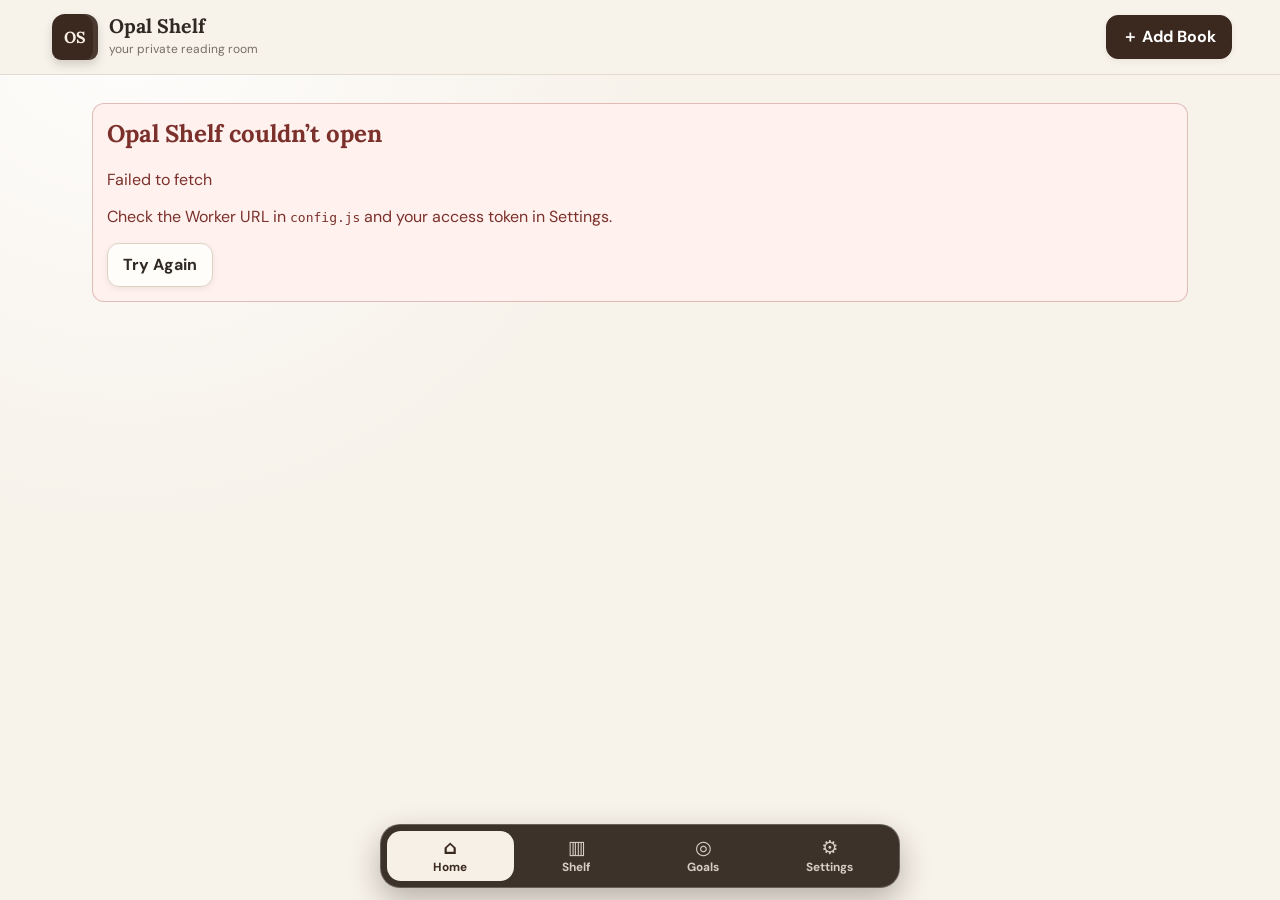
==== index.html @ 45832f03 "Add files via upload" ====
<!doctype html>
<html lang="en">
<head>
  <meta charset="UTF-8">
  <meta name="viewport" content="width=device-width, initial-scale=1, viewport-fit=cover">
  <meta name="theme-color" content="#32271f">
  <meta name="description" content="A private virtual bookshelf and reading companion.">
  <title>Opal Shelf</title>
  <link rel="manifest" href="manifest.webmanifest">
  <link rel="stylesheet" href="styles.css">
</head>
<body>
  <header class="app-header">
    <button class="brand" data-nav="home" aria-label="Go to Home">
      <span class="brand-mark">OS</span>
      <span><strong>Opal Shelf</strong><small>your private reading room</small></span>
    </button>
    <button class="button primary" id="add-book-button">＋ Add Book</button>
  </header>

  <main id="app" tabindex="-1">
    <section class="loading-state" aria-live="polite">
      <div class="book-loader"></div>
      <p>Opening your reading room…</p>
    </section>
  </main>

  <nav class="bottom-nav" aria-label="Primary navigation">
    <button data-nav="home" class="active"><span>⌂</span>Home</button>
    <button data-nav="shelf"><span>▥</span>Shelf</button>
    <button data-nav="goals"><span>◎</span>Goals</button>
    <button data-nav="settings"><span>⚙</span>Settings</button>
  </nav>

  <dialog id="book-dialog" class="modal"><div class="modal-shell wide" id="book-dialog-content"></div></dialog>
  <dialog id="form-dialog" class="modal"><div class="modal-shell" id="form-dialog-content"></div></dialog>
  <dialog id="checkin-dialog" class="modal"><div class="modal-shell" id="checkin-dialog-content"></div></dialog>
  <div id="toast" class="toast" role="status" aria-live="polite"></div>

  <script src="config.js"></script>
  <script type="module" src="app.js"></script>
</body>
</html>
---- styles.css ----
@import url('https://fonts.googleapis.com/css2?family=DM+Sans:wght@400;500;600;700&family=Lora:wght@500;600;700&display=swap');

:root {
  --ink: #302822;
  --muted: #776d64;
  --paper: #f7f2ea;
  --paper-deep: #ece2d5;
  --card: #fffdf9;
  --wood: #654735;
  --wood-dark: #3b291f;
  --wood-light: #9a7057;
  --opal: #c48272;
  --opal-dark: #8f564b;
  --green: #58715d;
  --line: #ded2c3;
  --danger: #9b413b;
  --shadow: 0 12px 32px rgba(60, 40, 26, .12);
  font-family: "DM Sans", system-ui, sans-serif;
  color: var(--ink);
  background: var(--paper);
}

* { box-sizing: border-box; }
html { min-height: 100%; background: var(--paper); }
body { margin: 0; min-height: 100vh; background: radial-gradient(circle at 10% 0%, rgba(255,255,255,.9), transparent 33rem), var(--paper); }
button, input, select, textarea { font: inherit; }
button { cursor: pointer; }
button:focus-visible, input:focus-visible, select:focus-visible, textarea:focus-visible { outline: 3px solid rgba(196,130,114,.48); outline-offset: 2px; }
h1, h2, h3, p { margin-top: 0; }
h1, h2, h3, .serif { font-family: "Lora", Georgia, serif; }

.app-header { position: sticky; top: 0; z-index: 20; min-height: 74px; padding: 10px clamp(16px,4vw,48px); display: flex; align-items: center; justify-content: space-between; gap: 12px; background: rgba(247,242,234,.92); border-bottom: 1px solid rgba(101,71,53,.14); backdrop-filter: blur(14px); }
.brand { border: 0; background: transparent; display: flex; align-items: center; gap: 11px; color: var(--ink); padding: 4px; text-align: left; }
.brand-mark { display: grid; place-items: center; width: 46px; height: 46px; border-radius: 13px 13px 9px 9px; background: var(--wood-dark); color: #f9efe5; font-family: "Lora"; font-weight: 700; box-shadow: inset -5px 0 rgba(255,255,255,.08), 0 5px 10px rgba(45,31,23,.18); }
.brand strong { display: block; font: 700 1.22rem/1.05 "Lora"; }
.brand small { color: var(--muted); font-size: .75rem; }

main { width: min(1180px, 100%); margin: 0 auto; padding: 28px clamp(16px,4vw,42px) 112px; }
.page-head { display: flex; align-items: end; justify-content: space-between; gap: 20px; margin-bottom: 20px; }
.page-head h1 { margin: 0 0 4px; font-size: clamp(1.7rem,4vw,2.35rem); }
.eyebrow { color: var(--opal-dark); font-size: .78rem; font-weight: 800; text-transform: uppercase; letter-spacing: .12em; margin-bottom: 5px; }
.subtle, .meta { color: var(--muted); }
.section { margin-top: 34px; }
.section-title { display: flex; justify-content: space-between; align-items: end; margin-bottom: 14px; gap: 16px; }
.section-title h2 { margin: 0; font-size: 1.35rem; }

.button { min-height: 44px; padding: 9px 15px; border: 1px solid var(--line); border-radius: 12px; color: var(--ink); background: var(--card); font-weight: 700; box-shadow: 0 2px 6px rgba(60,40,26,.07); }
.button:hover { transform: translateY(-1px); box-shadow: 0 5px 12px rgba(60,40,26,.12); }
.button.primary { background: var(--wood-dark); color: white; border-color: var(--wood-dark); }
.button.opal { background: var(--opal-dark); color: white; border-color: var(--opal-dark); }
.button.danger { color: var(--danger); border-color: rgba(155,65,59,.28); }
.button.ghost { box-shadow: none; background: transparent; }
.button.small { min-height: 38px; padding: 7px 11px; font-size: .88rem; }
.button.full { width: 100%; }
.button:disabled { opacity: .55; cursor: not-allowed; transform: none; }

.current-strip { display: grid; grid-auto-flow: column; grid-auto-columns: minmax(285px, 355px); gap: 16px; overflow-x: auto; padding: 4px 4px 16px; scroll-snap-type: x mandatory; scrollbar-color: var(--wood-light) transparent; }
.read-card { scroll-snap-align: start; min-height: 280px; padding: 18px; border: 1px solid rgba(101,71,53,.17); border-radius: 20px; background: var(--card); box-shadow: var(--shadow); display: grid; grid-template-columns: 88px 1fr; gap: 16px; position: relative; overflow: hidden; }
.read-card::after { content: ""; position: absolute; height: 6px; left: 0; right: 0; bottom: 0; background: linear-gradient(90deg, var(--wood-dark), var(--wood-light), var(--wood-dark)); }
.cover { width: 88px; aspect-ratio: 2/3; object-fit: cover; border-radius: 4px 8px 8px 4px; background: #d8c5b2; box-shadow: 5px 7px 13px rgba(50,34,24,.25); }
.cover.placeholder { display: grid; place-items: center; padding: 10px; text-align: center; color: #fff; background: linear-gradient(140deg,#76503d,#a66f58); font: 600 .85rem/1.2 "Lora"; }
.read-card h3 { font-size: 1.12rem; margin: 2px 0 4px; line-height: 1.25; }
.read-card .author { color: var(--muted); font-size: .9rem; }
.format-chip, .status-chip { display: inline-flex; align-items: center; min-height: 26px; padding: 3px 8px; border-radius: 999px; background: var(--paper-deep); color: #5e4b3f; font-size: .75rem; font-weight: 800; text-transform: capitalize; }
.progress-bar { height: 9px; margin: 12px 0 7px; overflow: hidden; border-radius: 999px; background: #e9dfd4; }
.progress-bar > span { display: block; height: 100%; background: linear-gradient(90deg,var(--opal-dark),var(--opal)); border-radius: inherit; }
.read-actions { grid-column: 1/-1; display: grid; grid-template-columns: 1fr 1fr; gap: 8px; align-self: end; }
.timer { font-variant-numeric: tabular-nums; font-weight: 800; color: var(--danger); }

.dashboard { display: grid; grid-template-columns: repeat(4,minmax(0,1fr)); gap: 12px; }
.stat { min-height: 110px; padding: 16px; border: 1px solid var(--line); border-radius: 16px; background: rgba(255,253,249,.76); }
.stat .value { display: block; margin: 3px 0; font: 700 clamp(1.35rem,3vw,1.8rem) "Lora"; }
.stat .label { color: var(--muted); font-size: .82rem; }

.shelf-unit { margin: 22px 0 42px; padding: 18px 16px 0; border-radius: 10px 10px 2px 2px; background: linear-gradient(90deg,rgba(58,38,27,.06),transparent 8%,transparent 92%,rgba(58,38,27,.06)); }
.shelf-label { display: flex; align-items: center; justify-content: space-between; gap: 12px; margin: 0 4px 15px; }
.shelf-label h2 { margin: 0; font-size: 1.3rem; }
.books-row { min-height: 205px; display: flex; align-items: flex-end; gap: clamp(11px,2vw,20px); padding: 0 12px 14px; overflow-x: auto; }
.shelf-book { flex: 0 0 104px; border: 0; padding: 0; background: none; text-align: left; color: var(--ink); }
.shelf-book .cover { width: 104px; transition: transform .18s ease; }
.shelf-book:hover .cover { transform: translateY(-7px) rotate(-1deg); }
.shelf-book strong { display: block; margin-top: 8px; font: 600 .83rem/1.2 "Lora"; white-space: nowrap; overflow: hidden; text-overflow: ellipsis; }
.shelf-board { height: 20px; margin: 0 -16px; border-radius: 4px; background: linear-gradient(#a67959,#664733 55%,#4a3225); box-shadow: 0 10px 16px rgba(48,31,21,.28), inset 0 2px rgba(255,255,255,.16); }

.panel { padding: clamp(18px,3vw,28px); border: 1px solid var(--line); border-radius: 18px; background: var(--card); box-shadow: 0 7px 24px rgba(60,40,26,.07); }
.goal-grid { display: grid; grid-template-columns: 1fr 1fr; gap: 18px; }
.form-grid { display: grid; grid-template-columns: 1fr 1fr; gap: 14px; }
.field { display: grid; gap: 6px; }
.field.span-2 { grid-column: span 2; }
.field label { font-weight: 700; font-size: .88rem; }
.field input, .field select, .field textarea { width: 100%; min-height: 46px; padding: 10px 12px; border: 1px solid #cdbfaf; border-radius: 11px; background: #fffdfa; color: var(--ink); }
.field textarea { min-height: 96px; resize: vertical; }
.checkbox { display: flex; align-items: center; gap: 9px; min-height: 44px; }
.checkbox input { width: 20px; height: 20px; accent-color: var(--opal-dark); }
.form-actions { display: flex; justify-content: flex-end; gap: 9px; margin-top: 20px; flex-wrap: wrap; }
.search-results { display: grid; gap: 8px; max-height: 300px; overflow-y: auto; margin: 12px 0; }
.search-result { display: grid; grid-template-columns: 42px 1fr auto; gap: 10px; align-items: center; border: 1px solid var(--line); padding: 8px; border-radius: 10px; background: white; }
.search-result img { width: 42px; height: 62px; object-fit: cover; border-radius: 3px; }

.modal { width: min(680px,calc(100% - 24px)); max-height: calc(100vh - 24px); padding: 0; border: 0; border-radius: 22px; background: transparent; box-shadow: var(--shadow); }
.modal::backdrop { background: rgba(36,27,21,.62); backdrop-filter: blur(3px); }
.modal-shell { max-height: calc(100vh - 24px); overflow-y: auto; padding: clamp(20px,4vw,32px); background: var(--paper); border-radius: 22px; }
.modal-shell.wide { width: min(900px,100%); }
.modal-close { float: right; width: 44px; height: 44px; border: 0; border-radius: 50%; background: #e9ded1; font-size: 1.25rem; }
.detail-head { display: grid; grid-template-columns: 150px 1fr; gap: 24px; margin-bottom: 24px; }
.detail-head .cover { width: 150px; }
.history-list { display: grid; gap: 10px; }
.history-item { padding: 13px; border-left: 4px solid var(--opal); border-radius: 8px; background: rgba(255,255,255,.65); }
.tag-row { display: flex; gap: 7px; flex-wrap: wrap; }

.empty { padding: 38px 24px; border: 1px dashed #bba995; border-radius: 18px; text-align: center; color: var(--muted); background: rgba(255,255,255,.35); }
.empty .book-stack { font-size: 2.5rem; margin-bottom: 8px; }
.loading-state { min-height: 55vh; display: grid; place-content: center; text-align: center; color: var(--muted); }
.book-loader { width: 45px; height: 54px; margin: 0 auto 12px; border: 5px solid var(--wood); border-left-color: var(--opal); border-radius: 4px 9px 9px 4px; animation: tilt 1.1s ease-in-out infinite alternate; }
@keyframes tilt { to { transform: rotate(8deg) translateY(-4px); } }
.toast { position: fixed; z-index: 80; left: 50%; bottom: 92px; transform: translate(-50%,20px); padding: 11px 16px; border-radius: 999px; background: var(--wood-dark); color: white; opacity: 0; pointer-events: none; transition: .22s; box-shadow: var(--shadow); }
.toast.show { opacity: 1; transform: translate(-50%,0); }
.error-banner { padding: 14px; margin-bottom: 18px; border: 1px solid rgba(155,65,59,.3); border-radius: 12px; background: #fff1ee; color: #7b302b; }

.bottom-nav { position: fixed; z-index: 25; left: 50%; bottom: max(12px,env(safe-area-inset-bottom)); transform: translateX(-50%); width: min(520px,calc(100% - 24px)); min-height: 64px; padding: 6px; display: grid; grid-template-columns: repeat(4,1fr); border: 1px solid rgba(255,255,255,.22); border-radius: 20px; background: rgba(50,39,31,.95); box-shadow: 0 12px 30px rgba(35,25,18,.3); backdrop-filter: blur(16px); }
.bottom-nav button { border: 0; border-radius: 14px; background: transparent; color: #d8cdc4; font-size: .74rem; font-weight: 700; }
.bottom-nav button span { display: block; font-size: 1.2rem; line-height: 1.15; }
.bottom-nav button.active { background: #f7f0e7; color: var(--wood-dark); }

@media (min-width: 800px) {
  .current-strip { grid-auto-flow: initial; grid-template-columns: repeat(auto-fit,minmax(300px,1fr)); overflow: visible; }
  .modal.wide { width: min(900px,calc(100% - 32px)); }
}
@media (max-width: 760px) {
  .dashboard { grid-template-columns: 1fr 1fr; }
  .goal-grid { grid-template-columns: 1fr; }
  .app-header { min-height: 66px; }
  .brand small { display: none; }
  .brand-mark { width: 40px; height: 40px; }
  .app-header .button { min-height: 42px; padding-inline: 12px; }
}
@media (max-width: 560px) {
  main { padding-top: 20px; }
  .form-grid { grid-template-columns: 1fr; }
  .field.span-2 { grid-column: auto; }
  .detail-head { grid-template-columns: 95px 1fr; gap: 15px; }
  .detail-head .cover { width: 95px; }
  .detail-head h1 { font-size: 1.5rem; }
  .read-card { grid-template-columns: 76px 1fr; }
  .read-card .cover { width: 76px; }
}
@media (prefers-reduced-motion: reduce) {
  *,*::before,*::after { scroll-behavior: auto !important; transition: none !important; animation: none !important; }
}
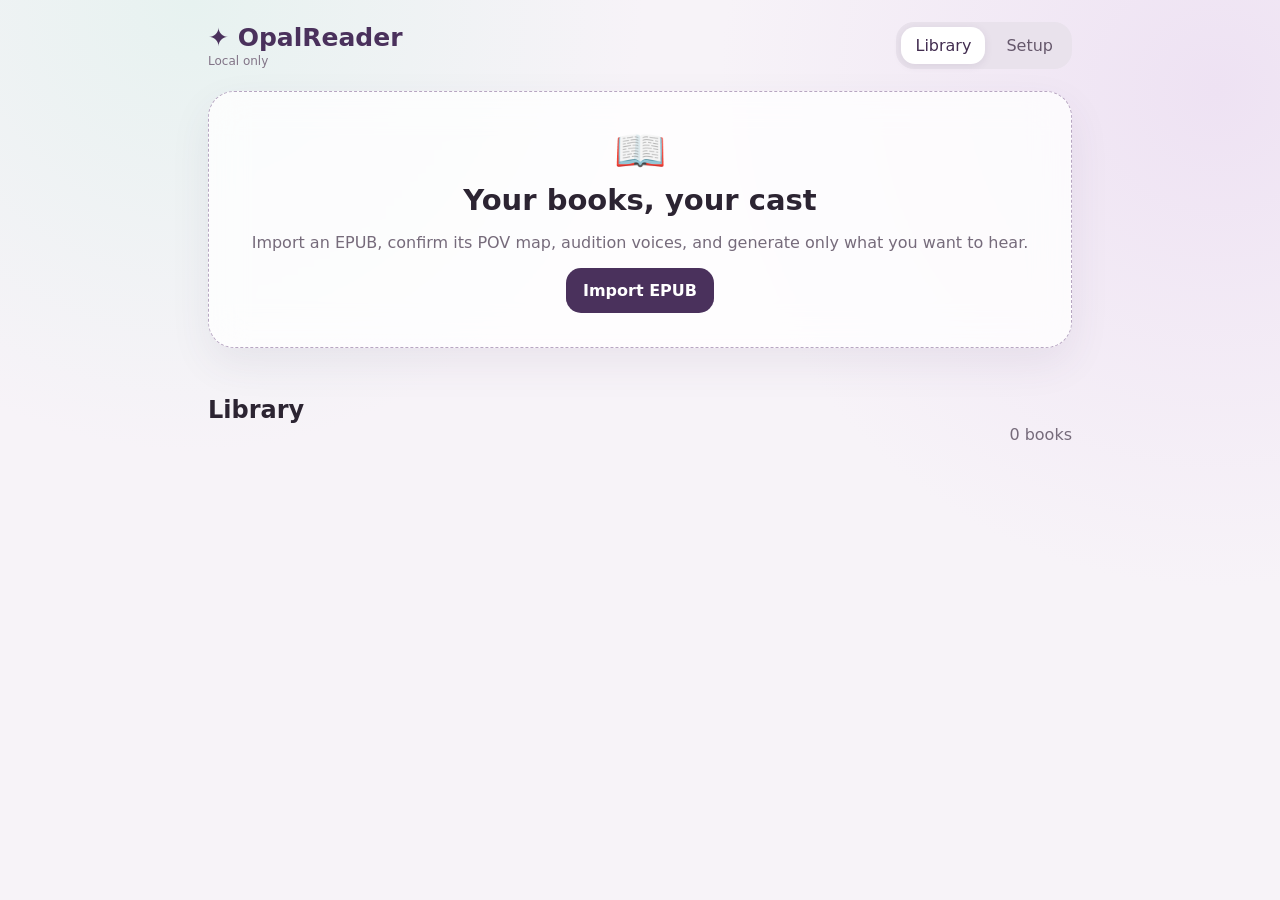
==== commit fa427c91: "Add files via upload" ====
--- a/index.html
+++ b/index.html
@@ -1,43 +1,3 @@
-<!doctype html>
-<html lang="en">
-<head>
-  <meta charset="UTF-8">
-  <meta name="viewport" content="width=device-width, initial-scale=1, viewport-fit=cover">
-  <meta name="theme-color" content="#32271f">
-  <meta name="description" content="A private virtual bookshelf and reading companion.">
-  <title>Opal Shelf</title>
-  <link rel="manifest" href="manifest.webmanifest">
-  <link rel="stylesheet" href="styles.css">
-</head>
-<body>
-  <header class="app-header">
-    <button class="brand" data-nav="home" aria-label="Go to Home">
-      <span class="brand-mark">OS</span>
-      <span><strong>Opal Shelf</strong><small>your private reading room</small></span>
-    </button>
-    <button class="button primary" id="add-book-button">＋ Add Book</button>
-  </header>
-
-  <main id="app" tabindex="-1">
-    <section class="loading-state" aria-live="polite">
-      <div class="book-loader"></div>
-      <p>Opening your reading room…</p>
-    </section>
-  </main>
-
-  <nav class="bottom-nav" aria-label="Primary navigation">
-    <button data-nav="home" class="active"><span>⌂</span>Home</button>
-    <button data-nav="shelf"><span>▥</span>Shelf</button>
-    <button data-nav="goals"><span>◎</span>Goals</button>
-    <button data-nav="settings"><span>⚙</span>Settings</button>
-  </nav>
-
-  <dialog id="book-dialog" class="modal"><div class="modal-shell wide" id="book-dialog-content"></div></dialog>
-  <dialog id="form-dialog" class="modal"><div class="modal-shell" id="form-dialog-content"></div></dialog>
-  <dialog id="checkin-dialog" class="modal"><div class="modal-shell" id="checkin-dialog-content"></div></dialog>
-  <div id="toast" class="toast" role="status" aria-live="polite"></div>
-
-  <script src="config.js"></script>
-  <script type="module" src="app.js"></script>
-</body>
-</html>
+<!doctype html><html lang="en"><head><meta charset="UTF-8"><meta name="viewport" content="width=device-width,initial-scale=1,viewport-fit=cover"><meta name="theme-color" content="#32243f"><link rel="manifest" href="./manifest.webmanifest"><link rel="icon" href="./icon.svg"><title>OpalReader</title>  <script type="module" crossorigin src="./app.js"></script>
+  <link rel="stylesheet" crossorigin href="./styles.css">
+</head><body><div id="app"></div></body></html>
--- a/styles.css
+++ b/styles.css
@@ -1,149 +1 @@
-@import url('https://fonts.googleapis.com/css2?family=DM+Sans:wght@400;500;600;700&family=Lora:wght@500;600;700&display=swap');
-
-:root {
-  --ink: #302822;
-  --muted: #776d64;
-  --paper: #f7f2ea;
-  --paper-deep: #ece2d5;
-  --card: #fffdf9;
-  --wood: #654735;
-  --wood-dark: #3b291f;
-  --wood-light: #9a7057;
-  --opal: #c48272;
-  --opal-dark: #8f564b;
-  --green: #58715d;
-  --line: #ded2c3;
-  --danger: #9b413b;
-  --shadow: 0 12px 32px rgba(60, 40, 26, .12);
-  font-family: "DM Sans", system-ui, sans-serif;
-  color: var(--ink);
-  background: var(--paper);
-}
-
-* { box-sizing: border-box; }
-html { min-height: 100%; background: var(--paper); }
-body { margin: 0; min-height: 100vh; background: radial-gradient(circle at 10% 0%, rgba(255,255,255,.9), transparent 33rem), var(--paper); }
-button, input, select, textarea { font: inherit; }
-button { cursor: pointer; }
-button:focus-visible, input:focus-visible, select:focus-visible, textarea:focus-visible { outline: 3px solid rgba(196,130,114,.48); outline-offset: 2px; }
-h1, h2, h3, p { margin-top: 0; }
-h1, h2, h3, .serif { font-family: "Lora", Georgia, serif; }
-
-.app-header { position: sticky; top: 0; z-index: 20; min-height: 74px; padding: 10px clamp(16px,4vw,48px); display: flex; align-items: center; justify-content: space-between; gap: 12px; background: rgba(247,242,234,.92); border-bottom: 1px solid rgba(101,71,53,.14); backdrop-filter: blur(14px); }
-.brand { border: 0; background: transparent; display: flex; align-items: center; gap: 11px; color: var(--ink); padding: 4px; text-align: left; }
-.brand-mark { display: grid; place-items: center; width: 46px; height: 46px; border-radius: 13px 13px 9px 9px; background: var(--wood-dark); color: #f9efe5; font-family: "Lora"; font-weight: 700; box-shadow: inset -5px 0 rgba(255,255,255,.08), 0 5px 10px rgba(45,31,23,.18); }
-.brand strong { display: block; font: 700 1.22rem/1.05 "Lora"; }
-.brand small { color: var(--muted); font-size: .75rem; }
-
-main { width: min(1180px, 100%); margin: 0 auto; padding: 28px clamp(16px,4vw,42px) 112px; }
-.page-head { display: flex; align-items: end; justify-content: space-between; gap: 20px; margin-bottom: 20px; }
-.page-head h1 { margin: 0 0 4px; font-size: clamp(1.7rem,4vw,2.35rem); }
-.eyebrow { color: var(--opal-dark); font-size: .78rem; font-weight: 800; text-transform: uppercase; letter-spacing: .12em; margin-bottom: 5px; }
-.subtle, .meta { color: var(--muted); }
-.section { margin-top: 34px; }
-.section-title { display: flex; justify-content: space-between; align-items: end; margin-bottom: 14px; gap: 16px; }
-.section-title h2 { margin: 0; font-size: 1.35rem; }
-
-.button { min-height: 44px; padding: 9px 15px; border: 1px solid var(--line); border-radius: 12px; color: var(--ink); background: var(--card); font-weight: 700; box-shadow: 0 2px 6px rgba(60,40,26,.07); }
-.button:hover { transform: translateY(-1px); box-shadow: 0 5px 12px rgba(60,40,26,.12); }
-.button.primary { background: var(--wood-dark); color: white; border-color: var(--wood-dark); }
-.button.opal { background: var(--opal-dark); color: white; border-color: var(--opal-dark); }
-.button.danger { color: var(--danger); border-color: rgba(155,65,59,.28); }
-.button.ghost { box-shadow: none; background: transparent; }
-.button.small { min-height: 38px; padding: 7px 11px; font-size: .88rem; }
-.button.full { width: 100%; }
-.button:disabled { opacity: .55; cursor: not-allowed; transform: none; }
-
-.current-strip { display: grid; grid-auto-flow: column; grid-auto-columns: minmax(285px, 355px); gap: 16px; overflow-x: auto; padding: 4px 4px 16px; scroll-snap-type: x mandatory; scrollbar-color: var(--wood-light) transparent; }
-.read-card { scroll-snap-align: start; min-height: 280px; padding: 18px; border: 1px solid rgba(101,71,53,.17); border-radius: 20px; background: var(--card); box-shadow: var(--shadow); display: grid; grid-template-columns: 88px 1fr; gap: 16px; position: relative; overflow: hidden; }
-.read-card::after { content: ""; position: absolute; height: 6px; left: 0; right: 0; bottom: 0; background: linear-gradient(90deg, var(--wood-dark), var(--wood-light), var(--wood-dark)); }
-.cover { width: 88px; aspect-ratio: 2/3; object-fit: cover; border-radius: 4px 8px 8px 4px; background: #d8c5b2; box-shadow: 5px 7px 13px rgba(50,34,24,.25); }
-.cover.placeholder { display: grid; place-items: center; padding: 10px; text-align: center; color: #fff; background: linear-gradient(140deg,#76503d,#a66f58); font: 600 .85rem/1.2 "Lora"; }
-.read-card h3 { font-size: 1.12rem; margin: 2px 0 4px; line-height: 1.25; }
-.read-card .author { color: var(--muted); font-size: .9rem; }
-.format-chip, .status-chip { display: inline-flex; align-items: center; min-height: 26px; padding: 3px 8px; border-radius: 999px; background: var(--paper-deep); color: #5e4b3f; font-size: .75rem; font-weight: 800; text-transform: capitalize; }
-.progress-bar { height: 9px; margin: 12px 0 7px; overflow: hidden; border-radius: 999px; background: #e9dfd4; }
-.progress-bar > span { display: block; height: 100%; background: linear-gradient(90deg,var(--opal-dark),var(--opal)); border-radius: inherit; }
-.read-actions { grid-column: 1/-1; display: grid; grid-template-columns: 1fr 1fr; gap: 8px; align-self: end; }
-.timer { font-variant-numeric: tabular-nums; font-weight: 800; color: var(--danger); }
-
-.dashboard { display: grid; grid-template-columns: repeat(4,minmax(0,1fr)); gap: 12px; }
-.stat { min-height: 110px; padding: 16px; border: 1px solid var(--line); border-radius: 16px; background: rgba(255,253,249,.76); }
-.stat .value { display: block; margin: 3px 0; font: 700 clamp(1.35rem,3vw,1.8rem) "Lora"; }
-.stat .label { color: var(--muted); font-size: .82rem; }
-
-.shelf-unit { margin: 22px 0 42px; padding: 18px 16px 0; border-radius: 10px 10px 2px 2px; background: linear-gradient(90deg,rgba(58,38,27,.06),transparent 8%,transparent 92%,rgba(58,38,27,.06)); }
-.shelf-label { display: flex; align-items: center; justify-content: space-between; gap: 12px; margin: 0 4px 15px; }
-.shelf-label h2 { margin: 0; font-size: 1.3rem; }
-.books-row { min-height: 205px; display: flex; align-items: flex-end; gap: clamp(11px,2vw,20px); padding: 0 12px 14px; overflow-x: auto; }
-.shelf-book { flex: 0 0 104px; border: 0; padding: 0; background: none; text-align: left; color: var(--ink); }
-.shelf-book .cover { width: 104px; transition: transform .18s ease; }
-.shelf-book:hover .cover { transform: translateY(-7px) rotate(-1deg); }
-.shelf-book strong { display: block; margin-top: 8px; font: 600 .83rem/1.2 "Lora"; white-space: nowrap; overflow: hidden; text-overflow: ellipsis; }
-.shelf-board { height: 20px; margin: 0 -16px; border-radius: 4px; background: linear-gradient(#a67959,#664733 55%,#4a3225); box-shadow: 0 10px 16px rgba(48,31,21,.28), inset 0 2px rgba(255,255,255,.16); }
-
-.panel { padding: clamp(18px,3vw,28px); border: 1px solid var(--line); border-radius: 18px; background: var(--card); box-shadow: 0 7px 24px rgba(60,40,26,.07); }
-.goal-grid { display: grid; grid-template-columns: 1fr 1fr; gap: 18px; }
-.form-grid { display: grid; grid-template-columns: 1fr 1fr; gap: 14px; }
-.field { display: grid; gap: 6px; }
-.field.span-2 { grid-column: span 2; }
-.field label { font-weight: 700; font-size: .88rem; }
-.field input, .field select, .field textarea { width: 100%; min-height: 46px; padding: 10px 12px; border: 1px solid #cdbfaf; border-radius: 11px; background: #fffdfa; color: var(--ink); }
-.field textarea { min-height: 96px; resize: vertical; }
-.checkbox { display: flex; align-items: center; gap: 9px; min-height: 44px; }
-.checkbox input { width: 20px; height: 20px; accent-color: var(--opal-dark); }
-.form-actions { display: flex; justify-content: flex-end; gap: 9px; margin-top: 20px; flex-wrap: wrap; }
-.search-results { display: grid; gap: 8px; max-height: 300px; overflow-y: auto; margin: 12px 0; }
-.search-result { display: grid; grid-template-columns: 42px 1fr auto; gap: 10px; align-items: center; border: 1px solid var(--line); padding: 8px; border-radius: 10px; background: white; }
-.search-result img { width: 42px; height: 62px; object-fit: cover; border-radius: 3px; }
-
-.modal { width: min(680px,calc(100% - 24px)); max-height: calc(100vh - 24px); padding: 0; border: 0; border-radius: 22px; background: transparent; box-shadow: var(--shadow); }
-.modal::backdrop { background: rgba(36,27,21,.62); backdrop-filter: blur(3px); }
-.modal-shell { max-height: calc(100vh - 24px); overflow-y: auto; padding: clamp(20px,4vw,32px); background: var(--paper); border-radius: 22px; }
-.modal-shell.wide { width: min(900px,100%); }
-.modal-close { float: right; width: 44px; height: 44px; border: 0; border-radius: 50%; background: #e9ded1; font-size: 1.25rem; }
-.detail-head { display: grid; grid-template-columns: 150px 1fr; gap: 24px; margin-bottom: 24px; }
-.detail-head .cover { width: 150px; }
-.history-list { display: grid; gap: 10px; }
-.history-item { padding: 13px; border-left: 4px solid var(--opal); border-radius: 8px; background: rgba(255,255,255,.65); }
-.tag-row { display: flex; gap: 7px; flex-wrap: wrap; }
-
-.empty { padding: 38px 24px; border: 1px dashed #bba995; border-radius: 18px; text-align: center; color: var(--muted); background: rgba(255,255,255,.35); }
-.empty .book-stack { font-size: 2.5rem; margin-bottom: 8px; }
-.loading-state { min-height: 55vh; display: grid; place-content: center; text-align: center; color: var(--muted); }
-.book-loader { width: 45px; height: 54px; margin: 0 auto 12px; border: 5px solid var(--wood); border-left-color: var(--opal); border-radius: 4px 9px 9px 4px; animation: tilt 1.1s ease-in-out infinite alternate; }
-@keyframes tilt { to { transform: rotate(8deg) translateY(-4px); } }
-.toast { position: fixed; z-index: 80; left: 50%; bottom: 92px; transform: translate(-50%,20px); padding: 11px 16px; border-radius: 999px; background: var(--wood-dark); color: white; opacity: 0; pointer-events: none; transition: .22s; box-shadow: var(--shadow); }
-.toast.show { opacity: 1; transform: translate(-50%,0); }
-.error-banner { padding: 14px; margin-bottom: 18px; border: 1px solid rgba(155,65,59,.3); border-radius: 12px; background: #fff1ee; color: #7b302b; }
-
-.bottom-nav { position: fixed; z-index: 25; left: 50%; bottom: max(12px,env(safe-area-inset-bottom)); transform: translateX(-50%); width: min(520px,calc(100% - 24px)); min-height: 64px; padding: 6px; display: grid; grid-template-columns: repeat(4,1fr); border: 1px solid rgba(255,255,255,.22); border-radius: 20px; background: rgba(50,39,31,.95); box-shadow: 0 12px 30px rgba(35,25,18,.3); backdrop-filter: blur(16px); }
-.bottom-nav button { border: 0; border-radius: 14px; background: transparent; color: #d8cdc4; font-size: .74rem; font-weight: 700; }
-.bottom-nav button span { display: block; font-size: 1.2rem; line-height: 1.15; }
-.bottom-nav button.active { background: #f7f0e7; color: var(--wood-dark); }
-
-@media (min-width: 800px) {
-  .current-strip { grid-auto-flow: initial; grid-template-columns: repeat(auto-fit,minmax(300px,1fr)); overflow: visible; }
-  .modal.wide { width: min(900px,calc(100% - 32px)); }
-}
-@media (max-width: 760px) {
-  .dashboard { grid-template-columns: 1fr 1fr; }
-  .goal-grid { grid-template-columns: 1fr; }
-  .app-header { min-height: 66px; }
-  .brand small { display: none; }
-  .brand-mark { width: 40px; height: 40px; }
-  .app-header .button { min-height: 42px; padding-inline: 12px; }
-}
-@media (max-width: 560px) {
-  main { padding-top: 20px; }
-  .form-grid { grid-template-columns: 1fr; }
-  .field.span-2 { grid-column: auto; }
-  .detail-head { grid-template-columns: 95px 1fr; gap: 15px; }
-  .detail-head .cover { width: 95px; }
-  .detail-head h1 { font-size: 1.5rem; }
-  .read-card { grid-template-columns: 76px 1fr; }
-  .read-card .cover { width: 76px; }
-}
-@media (prefers-reduced-motion: reduce) {
-  *,*::before,*::after { scroll-behavior: auto !important; transition: none !important; animation: none !important; }
-}
+:root{font-family:Quicksand,ui-rounded,SF Pro Rounded,system-ui,sans-serif;color:#2c2432;background:#f7f3f8;font-synthesis:none}*{box-sizing:border-box}body{margin:0;min-height:100vh;background:radial-gradient(circle at 15% 0,#e7f2f0 0,transparent 32%),radial-gradient(circle at 95% 10%,#eee2f3 0,transparent 34%),#f7f3f8}button,input,select{font:inherit}button{cursor:pointer}.shell{max-width:900px;margin:auto;padding:env(safe-area-inset-top) 18px calc(230px + env(safe-area-inset-bottom))}.top{display:flex;align-items:center;justify-content:space-between;padding:22px 0}.brand{font-size:25px;font-weight:700;color:#4a315c}.sync-line{margin-top:2px;color:#827487;font-size:12px}.tabs{display:flex;gap:7px;background:#e9e2ec;padding:5px;border-radius:18px}.tabs button{border:0;background:transparent;padding:9px 14px;border-radius:14px;color:#66586c}.tabs .active{background:#fff;color:#422d50;box-shadow:0 2px 9px #4a315c18}.hero,.card,.modal{background:#ffffffc9;border:1px solid #fff;border-radius:26px;box-shadow:0 16px 40px #503a6014;-webkit-backdrop-filter:blur(18px);backdrop-filter:blur(18px)}.hero{padding:34px;text-align:center;border:1px dashed #b8a7c2}.hero h1{font-size:29px;margin:8px}.muted{color:#766b7b}.primary,.secondary,.ghost{border:0;border-radius:15px;padding:13px 17px;font-weight:650}.primary{background:#4a315c;color:#fff}.secondary{background:#eee7f1;color:#4a315c}.ghost{background:transparent;color:#4a315c}.grid{display:grid;grid-template-columns:repeat(auto-fill,minmax(230px,1fr));gap:16px}.book{padding:16px;text-align:left;border:0}.cover{width:100%;aspect-ratio:2/3;object-fit:cover;background:linear-gradient(145deg,#d6ecec,#dfd1e9,#efdce3);border-radius:18px;display:grid;place-items:center;font-size:48px;color:#553b65}.book h3{margin:12px 0 2px}.section-head{display:flex;align-items:end;justify-content:space-between;margin:28px 0 14px}.book-head{display:grid;grid-template-columns:112px 1fr;gap:20px;align-items:center}.book-head .cover{width:112px}.progress{height:8px;background:#e9e2ec;border-radius:9px;overflow:hidden}.progress span{display:block;height:100%;background:linear-gradient(90deg,#6aa6a2,#80619a);border-radius:9px}.cast,.chapter{padding:17px;margin:10px 0;display:flex;align-items:center;gap:14px}.chapter-list{display:grid;gap:8px}.chapter{padding:12px 14px;margin:0;align-items:center;position:relative}.chapter-main{flex:1;min-width:0}.chapter-title{display:flex;align-items:center;gap:8px}.chapter-title h3{flex:1;white-space:nowrap;overflow:hidden;text-overflow:ellipsis;margin:0}.chapter-pov{color:#766b7b;font-size:13px;margin-top:2px;white-space:nowrap;overflow:hidden;text-overflow:ellipsis}.chapter-actions{display:flex;align-items:center;gap:7px;flex:0 0 auto}.chapter-actions button{padding:9px 12px}.play-chapter{min-width:42px;font-size:16px}.chapter-progress{display:grid;grid-template-columns:auto minmax(44px,82px) auto;align-items:center;gap:6px;color:#765d83;font-size:11px;font-weight:700}.progress-track{display:block;height:6px;overflow:hidden;border-radius:999px;background:#e8dfea}.progress-track span{display:block;height:100%;border-radius:inherit;background:#765d83;transition:width .18s ease}.chapter-error{width:100%;color:#9b4252;font-size:12px}.chapter-details{position:relative}.chapter-details summary{list-style:none;cursor:pointer;color:#654f70;font-size:18px}.chapter-details summary::-webkit-details-marker{display:none}.chapter-detail-pop{position:absolute;z-index:5;right:0;top:26px;width:210px;padding:12px;border-radius:15px;background:#fff;box-shadow:0 12px 35px #38254235;color:#675b6c;font-size:12px}.chapter-detail-pop .ghost{padding:8px 0 0}.replacement-detail{margin-top:8px;color:#765d83}.multi-note{color:#356663}.cast-info,.chapter-info{flex:1;min-width:0}.cast h3,.chapter h3{margin:0 0 5px}.badge{display:inline-block;background:#ede5f0;color:#634d70;border-radius:99px;padding:4px 9px;font-size:12px}.stale{background:#fff0dc;color:#895b20}.row{display:flex;gap:8px;align-items:center;flex-wrap:wrap}.modal-back{position:fixed;inset:0;background:#24192a77;display:grid;place-items:end center;padding:18px;z-index:20}.modal{width:min(680px,100%);max-height:88vh;overflow:auto;padding:22px}.field{width:100%;border:1px solid #d9cfde;border-radius:14px;padding:12px;background:#fff}.voice{padding:14px;border-bottom:1px solid #eee8f0}.voice-structured{display:grid;grid-template-columns:repeat(3,1fr);gap:9px;margin:10px 0}.load-more{display:block;margin:18px auto 4px}.player{position:fixed;z-index:10;left:50%;bottom:max(10px,env(safe-area-inset-bottom));width:min(720px,calc(100vw - 28px));transform:translate(-50%);background:linear-gradient(145deg,#3c2a48f5,#2f2338f7);color:#fff;padding:11px 14px 10px;border:1px solid #ffffff30;border-radius:24px;box-shadow:0 18px 48px #25182e55;-webkit-backdrop-filter:blur(22px);backdrop-filter:blur(22px)}.player-context{display:flex;align-items:center;gap:10px;min-width:0}.player-cover{width:42px;height:52px;flex:0 0 auto;object-fit:cover;border-radius:8px;box-shadow:0 4px 12px #160e1d55}.player-cover-fallback{display:grid;place-items:center;background:linear-gradient(145deg,#d6ecec,#dfd1e9,#efdce3);color:#553b65;font-size:20px}.player-copy{display:grid;gap:1px;min-width:0}.player-book-title,.player-chapter-title,.player-segment{white-space:nowrap;overflow:hidden;text-overflow:ellipsis}.player-book-title{font-size:14px}.player-chapter-title{font-size:12px;font-weight:650}.player-segment{color:#ded2e4;font-size:11px}.player-controls{display:flex;align-items:center;justify-content:center;gap:clamp(5px,1.7vw,12px);margin:5px 0 2px}.round{border:0;width:46px;height:46px;flex:0 0 auto;border-radius:50%;background:#f4ebf7;color:#3d2a47;font-size:16px;font-weight:750}.play-toggle{width:66px;height:66px;background:#fff;color:#432c51;font-size:27px;box-shadow:0 6px 18px #160e1d55}.player-jump{font-size:13px}.round:focus-visible,.speed-control select:focus-visible,.timeline input:focus-visible{outline:3px solid #9fd5d0;outline-offset:2px}.speed-control{flex:0 0 auto}.speed-control .field{border-color:#ffffff35;background:#ffffff18;color:#fff;font-weight:700;padding:8px 6px}.timeline{display:grid;gap:0}.timeline input{width:100%;min-height:24px;margin:0;accent-color:#9fd5d0}.timeline-meta{display:flex;justify-content:space-between;color:#ded2e4;line-height:1}.sr-only{position:absolute;width:1px;height:1px;padding:0;margin:-1px;overflow:hidden;clip:rect(0,0,0,0);white-space:nowrap;border:0}.tiny{font-size:12px}.empty{padding:50px 20px;text-align:center}.danger{color:#9b4252}.setup{padding:22px;display:grid;gap:16px}.setup label{display:grid;gap:7px}.settings-grid{display:grid;grid-template-columns:1fr 1fr;gap:12px}.provider-note{display:flex;justify-content:space-between;gap:15px;padding:14px;background:#f4eff6;border-radius:16px}.provider-note span{color:#766b7b;text-align:right}.book-glyph{font-size:42px}.book-head h1{margin:2px 0}.multi{background:#dcefed;color:#356663}.modal-title{display:flex;justify-content:space-between;align-items:flex-start;gap:15px}.modal-title h2,.modal-title p{margin-top:0}.provider-tabs,.source-tabs{width:max-content;margin:8px 0 12px}.voice-filters{display:grid;grid-template-columns:1fr 190px auto;gap:8px}.estimate-banner{display:flex;justify-content:space-between;gap:15px;background:#f0e9f3;padding:13px;border-radius:15px;margin:12px 0;font-size:13px}.voice{display:flex;justify-content:space-between;gap:14px;align-items:center}.voice.favorite{background:#fffaf0}.voice-main{display:flex;gap:10px;align-items:flex-start;min-width:0}.star{border:0;background:transparent;color:#9a6d22;font-size:25px;padding:0}.voice-actions{display:flex;gap:7px;align-items:center;flex-wrap:wrap;justify-content:flex-end}.cost{font-size:12px;border-radius:99px;padding:5px 9px;background:#e6f1e8;color:#376543}.cost.midrange{background:#fff1d9;color:#865f24}.cost.premium{background:#f7e1e5;color:#8a4050}.user-tags{display:flex;flex-wrap:wrap;gap:4px;margin-top:5px}.user-tags span{background:#eae2ed;border-radius:99px;padding:3px 7px;font-size:11px}.notes{margin-top:5px;color:#655a69}.preview-unavailable{color:#827487;font-size:11px}.segment-review{border-top:1px solid #ece5ef;padding:15px 0}.segment-review p{line-height:1.55}.compact{width:auto;padding:8px}.segment-review .compact{min-width:170px}@media(max-width:600px){.shell{padding-left:13px;padding-right:13px;padding-bottom:calc(220px + env(safe-area-inset-bottom))}.top{align-items:flex-start;gap:10px}.brand{font-size:22px}.tabs button{padding:8px 10px}.hero{padding:24px 16px}.book-head{grid-template-columns:78px 1fr}.book-head .cover{width:78px}.cast{align-items:flex-start;flex-wrap:wrap}.cast .row{width:100%}.chapter{padding:11px 12px;gap:8px;flex-wrap:wrap}.chapter-main{flex-basis:calc(100% - 138px)}.chapter-title h3{font-size:15px}.chapter-actions{margin-left:auto}.chapter-progress{grid-template-columns:minmax(38px,64px) auto}.chapter-progress>span:first-child{display:none}.settings-grid,.voice-filters,.voice-structured{grid-template-columns:1fr}.provider-note,.estimate-banner,.voice{align-items:flex-start;flex-direction:column}.provider-note span{text-align:left}.voice-actions{justify-content:flex-start}.player{width:calc(100vw - 20px);max-height:25dvh;padding:9px 11px 8px;border-radius:22px}.round{width:44px;height:44px}.play-toggle{width:64px;height:64px}.player-controls{justify-content:space-between;gap:4px}.speed-control .field{max-width:58px;font-size:13px}.player-cover{width:38px;height:47px}}
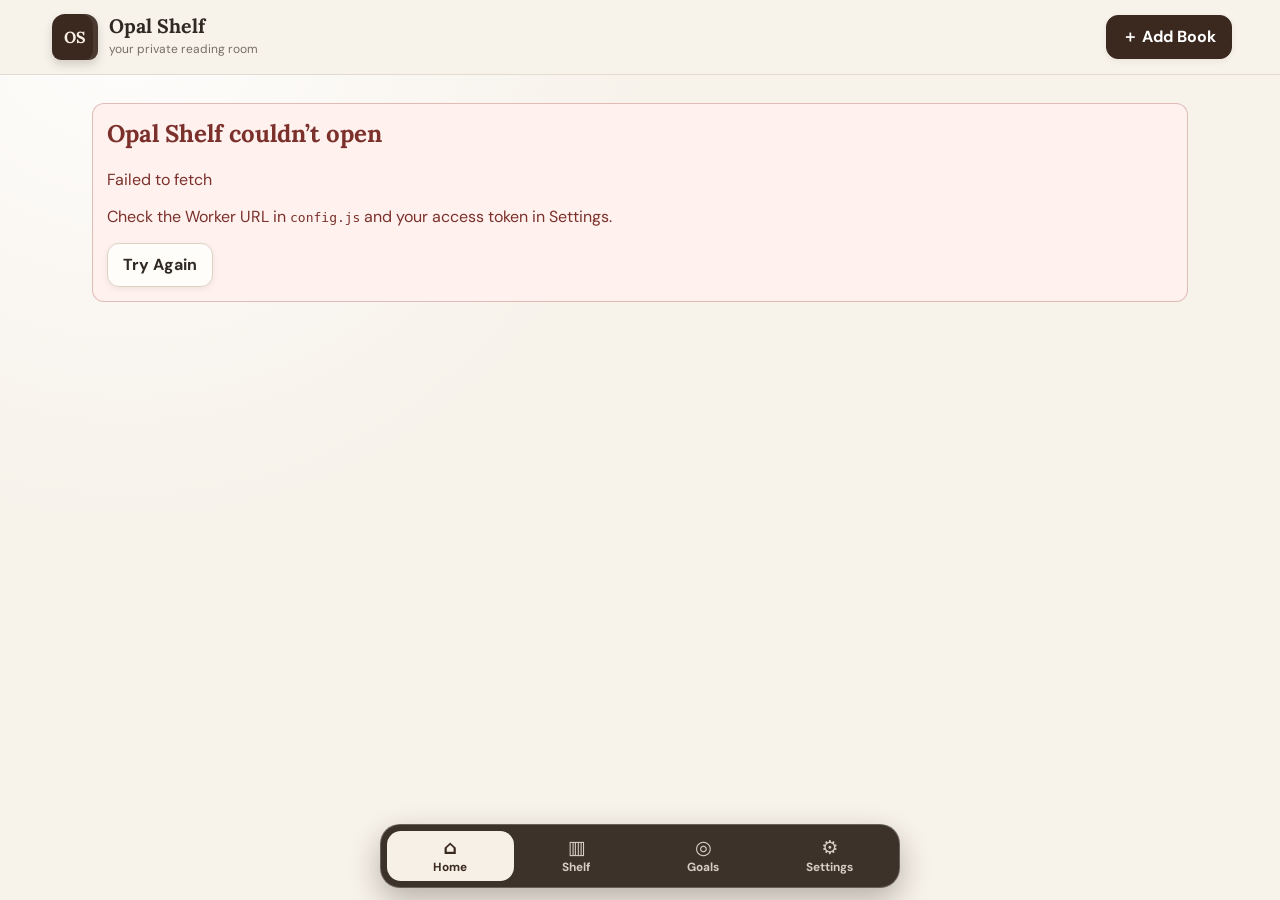
==== commit f50f33dd: "Add files via upload" ====
--- a/index.html
+++ b/index.html
@@ -1,3 +1,43 @@
-<!doctype html><html lang="en"><head><meta charset="UTF-8"><meta name="viewport" content="width=device-width,initial-scale=1,viewport-fit=cover"><meta name="theme-color" content="#32243f"><link rel="manifest" href="./manifest.webmanifest"><link rel="icon" href="./icon.svg"><title>OpalReader</title>  <script type="module" crossorigin src="./app.js"></script>
-  <link rel="stylesheet" crossorigin href="./styles.css">
-</head><body><div id="app"></div></body></html>
+<!doctype html>
+<html lang="en">
+<head>
+  <meta charset="UTF-8">
+  <meta name="viewport" content="width=device-width, initial-scale=1, viewport-fit=cover">
+  <meta name="theme-color" content="#32271f">
+  <meta name="description" content="A private virtual bookshelf and reading companion.">
+  <title>Opal Shelf</title>
+  <link rel="manifest" href="manifest.webmanifest">
+  <link rel="stylesheet" href="styles.css">
+</head>
+<body>
+  <header class="app-header">
+    <button class="brand" data-nav="home" aria-label="Go to Home">
+      <span class="brand-mark">OS</span>
+      <span><strong>Opal Shelf</strong><small>your private reading room</small></span>
+    </button>
+    <button class="button primary" id="add-book-button">＋ Add Book</button>
+  </header>
+
+  <main id="app" tabindex="-1">
+    <section class="loading-state" aria-live="polite">
+      <div class="book-loader"></div>
+      <p>Opening your reading room…</p>
+    </section>
+  </main>
+
+  <nav class="bottom-nav" aria-label="Primary navigation">
+    <button data-nav="home" class="active"><span>⌂</span>Home</button>
+    <button data-nav="shelf"><span>▥</span>Shelf</button>
+    <button data-nav="goals"><span>◎</span>Goals</button>
+    <button data-nav="settings"><span>⚙</span>Settings</button>
+  </nav>
+
+  <dialog id="book-dialog" class="modal"><div class="modal-shell wide" id="book-dialog-content"></div></dialog>
+  <dialog id="form-dialog" class="modal"><div class="modal-shell" id="form-dialog-content"></div></dialog>
+  <dialog id="checkin-dialog" class="modal"><div class="modal-shell" id="checkin-dialog-content"></div></dialog>
+  <div id="toast" class="toast" role="status" aria-live="polite"></div>
+
+  <script src="config.js"></script>
+  <script type="module" src="app.js"></script>
+</body>
+</html>
--- a/styles.css
+++ b/styles.css
@@ -1 +1,193 @@
-:root{font-family:Quicksand,ui-rounded,SF Pro Rounded,system-ui,sans-serif;color:#2c2432;background:#f7f3f8;font-synthesis:none}*{box-sizing:border-box}body{margin:0;min-height:100vh;background:radial-gradient(circle at 15% 0,#e7f2f0 0,transparent 32%),radial-gradient(circle at 95% 10%,#eee2f3 0,transparent 34%),#f7f3f8}button,input,select{font:inherit}button{cursor:pointer}.shell{max-width:900px;margin:auto;padding:env(safe-area-inset-top) 18px calc(230px + env(safe-area-inset-bottom))}.top{display:flex;align-items:center;justify-content:space-between;padding:22px 0}.brand{font-size:25px;font-weight:700;color:#4a315c}.sync-line{margin-top:2px;color:#827487;font-size:12px}.tabs{display:flex;gap:7px;background:#e9e2ec;padding:5px;border-radius:18px}.tabs button{border:0;background:transparent;padding:9px 14px;border-radius:14px;color:#66586c}.tabs .active{background:#fff;color:#422d50;box-shadow:0 2px 9px #4a315c18}.hero,.card,.modal{background:#ffffffc9;border:1px solid #fff;border-radius:26px;box-shadow:0 16px 40px #503a6014;-webkit-backdrop-filter:blur(18px);backdrop-filter:blur(18px)}.hero{padding:34px;text-align:center;border:1px dashed #b8a7c2}.hero h1{font-size:29px;margin:8px}.muted{color:#766b7b}.primary,.secondary,.ghost{border:0;border-radius:15px;padding:13px 17px;font-weight:650}.primary{background:#4a315c;color:#fff}.secondary{background:#eee7f1;color:#4a315c}.ghost{background:transparent;color:#4a315c}.grid{display:grid;grid-template-columns:repeat(auto-fill,minmax(230px,1fr));gap:16px}.book{padding:16px;text-align:left;border:0}.cover{width:100%;aspect-ratio:2/3;object-fit:cover;background:linear-gradient(145deg,#d6ecec,#dfd1e9,#efdce3);border-radius:18px;display:grid;place-items:center;font-size:48px;color:#553b65}.book h3{margin:12px 0 2px}.section-head{display:flex;align-items:end;justify-content:space-between;margin:28px 0 14px}.book-head{display:grid;grid-template-columns:112px 1fr;gap:20px;align-items:center}.book-head .cover{width:112px}.progress{height:8px;background:#e9e2ec;border-radius:9px;overflow:hidden}.progress span{display:block;height:100%;background:linear-gradient(90deg,#6aa6a2,#80619a);border-radius:9px}.cast,.chapter{padding:17px;margin:10px 0;display:flex;align-items:center;gap:14px}.chapter-list{display:grid;gap:8px}.chapter{padding:12px 14px;margin:0;align-items:center;position:relative}.chapter-main{flex:1;min-width:0}.chapter-title{display:flex;align-items:center;gap:8px}.chapter-title h3{flex:1;white-space:nowrap;overflow:hidden;text-overflow:ellipsis;margin:0}.chapter-pov{color:#766b7b;font-size:13px;margin-top:2px;white-space:nowrap;overflow:hidden;text-overflow:ellipsis}.chapter-actions{display:flex;align-items:center;gap:7px;flex:0 0 auto}.chapter-actions button{padding:9px 12px}.play-chapter{min-width:42px;font-size:16px}.chapter-progress{display:grid;grid-template-columns:auto minmax(44px,82px) auto;align-items:center;gap:6px;color:#765d83;font-size:11px;font-weight:700}.progress-track{display:block;height:6px;overflow:hidden;border-radius:999px;background:#e8dfea}.progress-track span{display:block;height:100%;border-radius:inherit;background:#765d83;transition:width .18s ease}.chapter-error{width:100%;color:#9b4252;font-size:12px}.chapter-details{position:relative}.chapter-details summary{list-style:none;cursor:pointer;color:#654f70;font-size:18px}.chapter-details summary::-webkit-details-marker{display:none}.chapter-detail-pop{position:absolute;z-index:5;right:0;top:26px;width:210px;padding:12px;border-radius:15px;background:#fff;box-shadow:0 12px 35px #38254235;color:#675b6c;font-size:12px}.chapter-detail-pop .ghost{padding:8px 0 0}.replacement-detail{margin-top:8px;color:#765d83}.multi-note{color:#356663}.cast-info,.chapter-info{flex:1;min-width:0}.cast h3,.chapter h3{margin:0 0 5px}.badge{display:inline-block;background:#ede5f0;color:#634d70;border-radius:99px;padding:4px 9px;font-size:12px}.stale{background:#fff0dc;color:#895b20}.row{display:flex;gap:8px;align-items:center;flex-wrap:wrap}.modal-back{position:fixed;inset:0;background:#24192a77;display:grid;place-items:end center;padding:18px;z-index:20}.modal{width:min(680px,100%);max-height:88vh;overflow:auto;padding:22px}.field{width:100%;border:1px solid #d9cfde;border-radius:14px;padding:12px;background:#fff}.voice{padding:14px;border-bottom:1px solid #eee8f0}.voice-structured{display:grid;grid-template-columns:repeat(3,1fr);gap:9px;margin:10px 0}.load-more{display:block;margin:18px auto 4px}.player{position:fixed;z-index:10;left:50%;bottom:max(10px,env(safe-area-inset-bottom));width:min(720px,calc(100vw - 28px));transform:translate(-50%);background:linear-gradient(145deg,#3c2a48f5,#2f2338f7);color:#fff;padding:11px 14px 10px;border:1px solid #ffffff30;border-radius:24px;box-shadow:0 18px 48px #25182e55;-webkit-backdrop-filter:blur(22px);backdrop-filter:blur(22px)}.player-context{display:flex;align-items:center;gap:10px;min-width:0}.player-cover{width:42px;height:52px;flex:0 0 auto;object-fit:cover;border-radius:8px;box-shadow:0 4px 12px #160e1d55}.player-cover-fallback{display:grid;place-items:center;background:linear-gradient(145deg,#d6ecec,#dfd1e9,#efdce3);color:#553b65;font-size:20px}.player-copy{display:grid;gap:1px;min-width:0}.player-book-title,.player-chapter-title,.player-segment{white-space:nowrap;overflow:hidden;text-overflow:ellipsis}.player-book-title{font-size:14px}.player-chapter-title{font-size:12px;font-weight:650}.player-segment{color:#ded2e4;font-size:11px}.player-controls{display:flex;align-items:center;justify-content:center;gap:clamp(5px,1.7vw,12px);margin:5px 0 2px}.round{border:0;width:46px;height:46px;flex:0 0 auto;border-radius:50%;background:#f4ebf7;color:#3d2a47;font-size:16px;font-weight:750}.play-toggle{width:66px;height:66px;background:#fff;color:#432c51;font-size:27px;box-shadow:0 6px 18px #160e1d55}.player-jump{font-size:13px}.round:focus-visible,.speed-control select:focus-visible,.timeline input:focus-visible{outline:3px solid #9fd5d0;outline-offset:2px}.speed-control{flex:0 0 auto}.speed-control .field{border-color:#ffffff35;background:#ffffff18;color:#fff;font-weight:700;padding:8px 6px}.timeline{display:grid;gap:0}.timeline input{width:100%;min-height:24px;margin:0;accent-color:#9fd5d0}.timeline-meta{display:flex;justify-content:space-between;color:#ded2e4;line-height:1}.sr-only{position:absolute;width:1px;height:1px;padding:0;margin:-1px;overflow:hidden;clip:rect(0,0,0,0);white-space:nowrap;border:0}.tiny{font-size:12px}.empty{padding:50px 20px;text-align:center}.danger{color:#9b4252}.setup{padding:22px;display:grid;gap:16px}.setup label{display:grid;gap:7px}.settings-grid{display:grid;grid-template-columns:1fr 1fr;gap:12px}.provider-note{display:flex;justify-content:space-between;gap:15px;padding:14px;background:#f4eff6;border-radius:16px}.provider-note span{color:#766b7b;text-align:right}.book-glyph{font-size:42px}.book-head h1{margin:2px 0}.multi{background:#dcefed;color:#356663}.modal-title{display:flex;justify-content:space-between;align-items:flex-start;gap:15px}.modal-title h2,.modal-title p{margin-top:0}.provider-tabs,.source-tabs{width:max-content;margin:8px 0 12px}.voice-filters{display:grid;grid-template-columns:1fr 190px auto;gap:8px}.estimate-banner{display:flex;justify-content:space-between;gap:15px;background:#f0e9f3;padding:13px;border-radius:15px;margin:12px 0;font-size:13px}.voice{display:flex;justify-content:space-between;gap:14px;align-items:center}.voice.favorite{background:#fffaf0}.voice-main{display:flex;gap:10px;align-items:flex-start;min-width:0}.star{border:0;background:transparent;color:#9a6d22;font-size:25px;padding:0}.voice-actions{display:flex;gap:7px;align-items:center;flex-wrap:wrap;justify-content:flex-end}.cost{font-size:12px;border-radius:99px;padding:5px 9px;background:#e6f1e8;color:#376543}.cost.midrange{background:#fff1d9;color:#865f24}.cost.premium{background:#f7e1e5;color:#8a4050}.user-tags{display:flex;flex-wrap:wrap;gap:4px;margin-top:5px}.user-tags span{background:#eae2ed;border-radius:99px;padding:3px 7px;font-size:11px}.notes{margin-top:5px;color:#655a69}.preview-unavailable{color:#827487;font-size:11px}.segment-review{border-top:1px solid #ece5ef;padding:15px 0}.segment-review p{line-height:1.55}.compact{width:auto;padding:8px}.segment-review .compact{min-width:170px}@media(max-width:600px){.shell{padding-left:13px;padding-right:13px;padding-bottom:calc(220px + env(safe-area-inset-bottom))}.top{align-items:flex-start;gap:10px}.brand{font-size:22px}.tabs button{padding:8px 10px}.hero{padding:24px 16px}.book-head{grid-template-columns:78px 1fr}.book-head .cover{width:78px}.cast{align-items:flex-start;flex-wrap:wrap}.cast .row{width:100%}.chapter{padding:11px 12px;gap:8px;flex-wrap:wrap}.chapter-main{flex-basis:calc(100% - 138px)}.chapter-title h3{font-size:15px}.chapter-actions{margin-left:auto}.chapter-progress{grid-template-columns:minmax(38px,64px) auto}.chapter-progress>span:first-child{display:none}.settings-grid,.voice-filters,.voice-structured{grid-template-columns:1fr}.provider-note,.estimate-banner,.voice{align-items:flex-start;flex-direction:column}.provider-note span{text-align:left}.voice-actions{justify-content:flex-start}.player{width:calc(100vw - 20px);max-height:25dvh;padding:9px 11px 8px;border-radius:22px}.round{width:44px;height:44px}.play-toggle{width:64px;height:64px}.player-controls{justify-content:space-between;gap:4px}.speed-control .field{max-width:58px;font-size:13px}.player-cover{width:38px;height:47px}}
+@import url('https://fonts.googleapis.com/css2?family=DM+Sans:wght@400;500;600;700&family=Lora:wght@500;600;700&display=swap');
+
+:root {
+  --ink: #302822;
+  --muted: #776d64;
+  --paper: #f7f2ea;
+  --paper-deep: #ece2d5;
+  --card: #fffdf9;
+  --wood: #654735;
+  --wood-dark: #3b291f;
+  --wood-light: #9a7057;
+  --opal: #c48272;
+  --opal-dark: #8f564b;
+  --green: #58715d;
+  --line: #ded2c3;
+  --danger: #9b413b;
+  --shadow: 0 12px 32px rgba(60, 40, 26, .12);
+  font-family: "DM Sans", system-ui, sans-serif;
+  color: var(--ink);
+  background: var(--paper);
+}
+
+* { box-sizing: border-box; }
+html { min-height: 100%; overflow-x: hidden; background: var(--paper); }
+body { margin: 0; min-height: 100vh; overflow-x: hidden; background: radial-gradient(circle at 10% 0%, rgba(255,255,255,.9), transparent 33rem), var(--paper); }
+button, input, select, textarea { font: inherit; }
+button { cursor: pointer; }
+button:focus-visible, input:focus-visible, select:focus-visible, textarea:focus-visible { outline: 3px solid rgba(196,130,114,.48); outline-offset: 2px; }
+h1, h2, h3, p { margin-top: 0; }
+h1, h2, h3, .serif { font-family: "Lora", Georgia, serif; }
+
+.app-header { position: sticky; top: 0; z-index: 20; min-height: 74px; padding: 10px clamp(16px,4vw,48px); display: flex; align-items: center; justify-content: space-between; gap: 12px; background: rgba(247,242,234,.92); border-bottom: 1px solid rgba(101,71,53,.14); backdrop-filter: blur(14px); }
+.brand { border: 0; background: transparent; display: flex; align-items: center; gap: 11px; color: var(--ink); padding: 4px; text-align: left; }
+.brand-mark { display: grid; place-items: center; width: 46px; height: 46px; border-radius: 13px 13px 9px 9px; background: var(--wood-dark); color: #f9efe5; font-family: "Lora"; font-weight: 700; box-shadow: inset -5px 0 rgba(255,255,255,.08), 0 5px 10px rgba(45,31,23,.18); }
+.brand strong { display: block; font: 700 1.22rem/1.05 "Lora"; }
+.brand small { color: var(--muted); font-size: .75rem; }
+
+main { width: min(1180px, 100%); margin: 0 auto; padding: 28px clamp(16px,4vw,42px) 112px; }
+.page-head { display: flex; align-items: end; justify-content: space-between; gap: 20px; margin-bottom: 20px; }
+.page-head h1 { margin: 0 0 4px; font-size: clamp(1.7rem,4vw,2.35rem); }
+.eyebrow { color: var(--opal-dark); font-size: .78rem; font-weight: 800; text-transform: uppercase; letter-spacing: .12em; margin-bottom: 5px; }
+.subtle, .meta { color: var(--muted); }
+.section { margin-top: 34px; }
+.section-title { display: flex; justify-content: space-between; align-items: end; margin-bottom: 14px; gap: 16px; }
+.section-title h2 { margin: 0; font-size: 1.35rem; }
+
+.button { min-height: 44px; padding: 9px 15px; border: 1px solid var(--line); border-radius: 12px; color: var(--ink); background: var(--card); font-weight: 700; box-shadow: 0 2px 6px rgba(60,40,26,.07); }
+.button:hover { transform: translateY(-1px); box-shadow: 0 5px 12px rgba(60,40,26,.12); }
+.button.primary { background: var(--wood-dark); color: white; border-color: var(--wood-dark); }
+.button.opal { background: var(--opal-dark); color: white; border-color: var(--opal-dark); }
+.button.danger { color: var(--danger); border-color: rgba(155,65,59,.28); }
+.button.ghost { box-shadow: none; background: transparent; }
+.button.small { min-height: 38px; padding: 7px 11px; font-size: .88rem; }
+.button.full { width: 100%; }
+.button:disabled { opacity: .55; cursor: not-allowed; transform: none; }
+
+.current-strip { display: grid; grid-auto-flow: column; grid-auto-columns: minmax(285px, 355px); gap: 16px; overflow-x: auto; padding: 4px 4px 16px; scroll-snap-type: x mandatory; scrollbar-color: var(--wood-light) transparent; }
+.read-card { scroll-snap-align: start; min-height: 280px; padding: 18px; border: 1px solid rgba(101,71,53,.17); border-radius: 20px; background: var(--card); box-shadow: var(--shadow); display: grid; grid-template-columns: 88px 1fr; gap: 16px; position: relative; overflow: hidden; }
+.read-card > div { min-width: 0; }
+.cover-button { grid-column: 1; align-self: start; width: 88px; min-width: 0; padding: 0; border: 0; background: transparent; line-height: 0; }
+.cover-button .cover { display: block; width: 100%; }
+.read-info { grid-column: 2; min-width: 0; }
+.read-card::after { content: ""; position: absolute; height: 6px; left: 0; right: 0; bottom: 0; background: linear-gradient(90deg, var(--wood-dark), var(--wood-light), var(--wood-dark)); }
+.cover { width: 88px; aspect-ratio: 2/3; object-fit: cover; border-radius: 4px 8px 8px 4px; background: #d8c5b2; box-shadow: 5px 7px 13px rgba(50,34,24,.25); }
+.cover.placeholder { display: grid; place-items: center; padding: 10px; text-align: center; color: #fff; background: linear-gradient(140deg,#76503d,#a66f58); font: 600 .85rem/1.2 "Lora"; }
+.read-card h3 { font-size: 1.12rem; margin: 2px 0 4px; line-height: 1.25; overflow-wrap: anywhere; }
+.read-card .author { color: var(--muted); font-size: .9rem; }
+.format-chip, .status-chip { display: inline-flex; align-items: center; min-height: 26px; padding: 3px 8px; border-radius: 999px; background: var(--paper-deep); color: #5e4b3f; font-size: .75rem; font-weight: 800; text-transform: capitalize; }
+.progress-bar { height: 9px; margin: 12px 0 7px; overflow: hidden; border-radius: 999px; background: #e9dfd4; }
+.progress-bar > span { display: block; height: 100%; background: linear-gradient(90deg,var(--opal-dark),var(--opal)); border-radius: inherit; }
+.read-actions { grid-column: 1/-1; display: grid; grid-template-columns: 1fr 1fr; gap: 8px; align-self: end; }
+.timer { font-variant-numeric: tabular-nums; font-weight: 800; color: var(--danger); }
+
+.dashboard { display: grid; grid-template-columns: repeat(4,minmax(0,1fr)); gap: 12px; }
+.stat { min-height: 110px; padding: 16px; border: 1px solid var(--line); border-radius: 16px; background: rgba(255,253,249,.76); }
+.stat .value { display: block; margin: 3px 0; font: 700 clamp(1.35rem,3vw,1.8rem) "Lora"; }
+.stat .label { color: var(--muted); font-size: .82rem; }
+
+.daily-history { display: grid; gap: 16px; }
+.day-card { overflow: hidden; border: 1px solid var(--line); border-radius: 18px; background: var(--card); box-shadow: 0 7px 24px rgba(60,40,26,.07); }
+.day-card > header { display: flex; align-items: center; justify-content: space-between; gap: 18px; padding: 18px 20px; border-bottom: 1px solid var(--line); background: rgba(236,226,213,.42); }
+.day-card h2 { margin: 0; font-size: 1.25rem; }
+.day-total { flex: 0 0 auto; text-align: right; }
+.day-total strong { display: block; font: 700 1.45rem "Lora"; }
+.day-total span { color: var(--muted); font-size: .78rem; }
+.day-contributions { display: grid; }
+.day-book { display: flex; align-items: center; justify-content: space-between; gap: 18px; padding: 14px 20px; }
+.day-book + .day-book { border-top: 1px solid rgba(222,210,195,.72); }
+.day-book > div { min-width: 0; }
+.day-book strong, .day-book span, .day-book small { display: block; }
+.day-book strong { overflow-wrap: anywhere; }
+.day-book span, .day-book small { margin-top: 3px; color: var(--muted); font-size: .82rem; }
+.day-book b { flex: 0 0 auto; font-variant-numeric: tabular-nums; }
+
+.shelf-unit { margin: 22px 0 42px; padding: 18px 16px 0; border-radius: 10px 10px 2px 2px; background: linear-gradient(90deg,rgba(58,38,27,.06),transparent 8%,transparent 92%,rgba(58,38,27,.06)); }
+.shelf-label { display: flex; align-items: center; justify-content: space-between; gap: 12px; margin: 0 4px 15px; }
+.shelf-label h2 { margin: 0; font-size: 1.3rem; }
+.books-row { min-height: 205px; display: flex; align-items: flex-end; gap: clamp(11px,2vw,20px); padding: 0 12px 14px; overflow-x: auto; }
+.shelf-book { flex: 0 0 104px; border: 0; padding: 0; background: none; text-align: left; color: var(--ink); }
+.shelf-book .cover { width: 104px; transition: transform .18s ease; }
+.shelf-book:hover .cover { transform: translateY(-7px) rotate(-1deg); }
+.shelf-book strong { display: block; margin-top: 8px; font: 600 .83rem/1.2 "Lora"; white-space: nowrap; overflow: hidden; text-overflow: ellipsis; }
+.shelf-board { height: 20px; margin: 0 -16px; border-radius: 4px; background: linear-gradient(#a67959,#664733 55%,#4a3225); box-shadow: 0 10px 16px rgba(48,31,21,.28), inset 0 2px rgba(255,255,255,.16); }
+
+.panel { padding: clamp(18px,3vw,28px); border: 1px solid var(--line); border-radius: 18px; background: var(--card); box-shadow: 0 7px 24px rgba(60,40,26,.07); }
+.goal-grid { display: grid; grid-template-columns: 1fr 1fr; gap: 18px; }
+.form-grid { display: grid; grid-template-columns: 1fr 1fr; gap: 14px; }
+.field { display: grid; gap: 6px; }
+.field.span-2 { grid-column: span 2; }
+.field label { font-weight: 700; font-size: .88rem; }
+.field input, .field select, .field textarea { width: 100%; min-height: 46px; padding: 10px 12px; border: 1px solid #cdbfaf; border-radius: 11px; background: #fffdfa; color: var(--ink); }
+.field textarea { min-height: 96px; resize: vertical; }
+.checkbox { display: flex; align-items: center; gap: 9px; min-height: 44px; }
+.checkbox input { width: 20px; height: 20px; accent-color: var(--opal-dark); }
+.form-actions { display: flex; justify-content: flex-end; gap: 9px; margin-top: 20px; flex-wrap: wrap; }
+.search-results { display: grid; gap: 8px; max-height: 300px; overflow-y: auto; margin: 12px 0; }
+.search-result { display: grid; grid-template-columns: 42px 1fr auto; gap: 10px; align-items: center; border: 1px solid var(--line); padding: 8px; border-radius: 10px; background: white; }
+.search-result img { width: 42px; height: 62px; object-fit: cover; border-radius: 3px; }
+
+.modal { width: min(680px,calc(100% - 24px)); max-height: calc(100vh - 24px); padding: 0; border: 0; border-radius: 22px; background: transparent; box-shadow: var(--shadow); }
+.modal::backdrop { background: rgba(36,27,21,.62); backdrop-filter: blur(3px); }
+.modal-shell { max-height: calc(100vh - 24px); overflow-y: auto; padding: clamp(20px,4vw,32px); background: var(--paper); border-radius: 22px; }
+.modal-shell.wide { width: min(900px,100%); }
+.modal-close { float: right; width: 44px; height: 44px; border: 0; border-radius: 50%; background: #e9ded1; font-size: 1.25rem; }
+.detail-head { display: grid; grid-template-columns: 150px 1fr; gap: 24px; margin-bottom: 24px; }
+.detail-head .cover { width: 150px; }
+.history-list { display: grid; gap: 10px; }
+.history-item { padding: 13px; border-left: 4px solid var(--opal); border-radius: 8px; background: rgba(255,255,255,.65); }
+.history-summary { display: flex; align-items: flex-start; justify-content: space-between; gap: 14px; }
+.history-actions { display: flex; gap: 7px; flex: 0 0 auto; flex-wrap: wrap; justify-content: flex-end; }
+.read-notes { margin: 9px 0 0; color: var(--ink); white-space: pre-wrap; }
+.tag-row { display: flex; gap: 7px; flex-wrap: wrap; }
+
+.empty { padding: 38px 24px; border: 1px dashed #bba995; border-radius: 18px; text-align: center; color: var(--muted); background: rgba(255,255,255,.35); }
+.empty .book-stack { font-size: 2.5rem; margin-bottom: 8px; }
+.loading-state { min-height: 55vh; display: grid; place-content: center; text-align: center; color: var(--muted); }
+.book-loader { width: 45px; height: 54px; margin: 0 auto 12px; border: 5px solid var(--wood); border-left-color: var(--opal); border-radius: 4px 9px 9px 4px; animation: tilt 1.1s ease-in-out infinite alternate; }
+@keyframes tilt { to { transform: rotate(8deg) translateY(-4px); } }
+.toast { position: fixed; z-index: 80; left: 50%; bottom: 92px; transform: translate(-50%,20px); padding: 11px 16px; border-radius: 999px; background: var(--wood-dark); color: white; opacity: 0; pointer-events: none; transition: .22s; box-shadow: var(--shadow); }
+.toast.show { opacity: 1; transform: translate(-50%,0); }
+.error-banner { padding: 14px; margin-bottom: 18px; border: 1px solid rgba(155,65,59,.3); border-radius: 12px; background: #fff1ee; color: #7b302b; }
+
+.bottom-nav { position: fixed; z-index: 25; left: 50%; bottom: max(12px,env(safe-area-inset-bottom)); transform: translateX(-50%); width: min(520px,calc(100% - 24px)); min-height: 64px; padding: 6px; display: grid; grid-template-columns: repeat(4,1fr); border: 1px solid rgba(255,255,255,.22); border-radius: 20px; background: rgba(50,39,31,.95); box-shadow: 0 12px 30px rgba(35,25,18,.3); backdrop-filter: blur(16px); }
+.bottom-nav button { border: 0; border-radius: 14px; background: transparent; color: #d8cdc4; font-size: .74rem; font-weight: 700; }
+.bottom-nav button span { display: block; font-size: 1.2rem; line-height: 1.15; }
+.bottom-nav button.active { background: #f7f0e7; color: var(--wood-dark); }
+
+@media (min-width: 800px) {
+  .current-strip { grid-auto-flow: initial; grid-template-columns: repeat(auto-fit,minmax(300px,1fr)); overflow: visible; }
+  .modal.wide { width: min(900px,calc(100% - 32px)); }
+}
+@media (max-width: 760px) {
+  main { padding-right: 12px; padding-bottom: calc(160px + env(safe-area-inset-bottom)); padding-left: 12px; }
+  .read-card { scroll-margin-bottom: calc(104px + env(safe-area-inset-bottom)); }
+  .page-head, .section-title { align-items: flex-start; flex-wrap: wrap; }
+  .current-strip { grid-auto-flow: row; grid-auto-columns: unset; grid-template-columns: minmax(0,1fr); overflow-x: visible; padding-inline: 0; scroll-snap-type: none; }
+  .read-card { width: 100%; min-width: 0; grid-template-columns: 116px minmax(0,1fr); gap: 16px; padding: 14px; }
+  .cover-button { width: 116px; }
+  .read-card .cover { width: 100%; }
+  .read-actions .button { min-width: 0; padding-inline: 8px; white-space: normal; }
+  .dashboard { grid-template-columns: 1fr 1fr; }
+  .goal-grid { grid-template-columns: 1fr; }
+  .app-header { min-height: 66px; }
+  .brand small { display: none; }
+  .brand-mark { width: 40px; height: 40px; }
+  .app-header .button { min-height: 42px; padding-inline: 12px; }
+}
+@media (max-width: 560px) {
+  main { padding-top: 20px; }
+  .form-grid { grid-template-columns: 1fr; }
+  .field.span-2 { grid-column: auto; }
+  .detail-head { grid-template-columns: 95px 1fr; gap: 15px; }
+  .detail-head .cover { width: 95px; }
+  .detail-head h1 { font-size: 1.5rem; }
+  .modal { width: 100%; max-width: none; max-height: 100dvh; margin: auto 0 0; border-radius: 18px 18px 0 0; }
+  .modal-shell { max-height: calc(100dvh - env(safe-area-inset-top)); padding: 18px 14px calc(24px + env(safe-area-inset-bottom)); border-radius: 18px 18px 0 0; }
+  .field input, .field select, .field textarea { font-size: 16px; }
+  .form-actions .button { flex: 1 1 135px; }
+  .search-result { grid-template-columns: 36px minmax(0,1fr) auto; }
+  .search-result img { width: 36px; height: 54px; }
+  .history-summary { display: block; }
+  .history-actions { justify-content: flex-start; margin-top: 12px; }
+  .day-card > header { align-items: flex-start; padding: 15px; }
+  .day-book { align-items: flex-start; padding: 13px 15px; }
+}
+@media (max-width: 420px) {
+  .dashboard { grid-template-columns: 1fr; }
+  .day-card > header { display: block; }
+  .day-total { margin-top: 10px; text-align: left; }
+}
+@media (prefers-reduced-motion: reduce) {
+  *,*::before,*::after { scroll-behavior: auto !important; transition: none !important; animation: none !important; }
+}
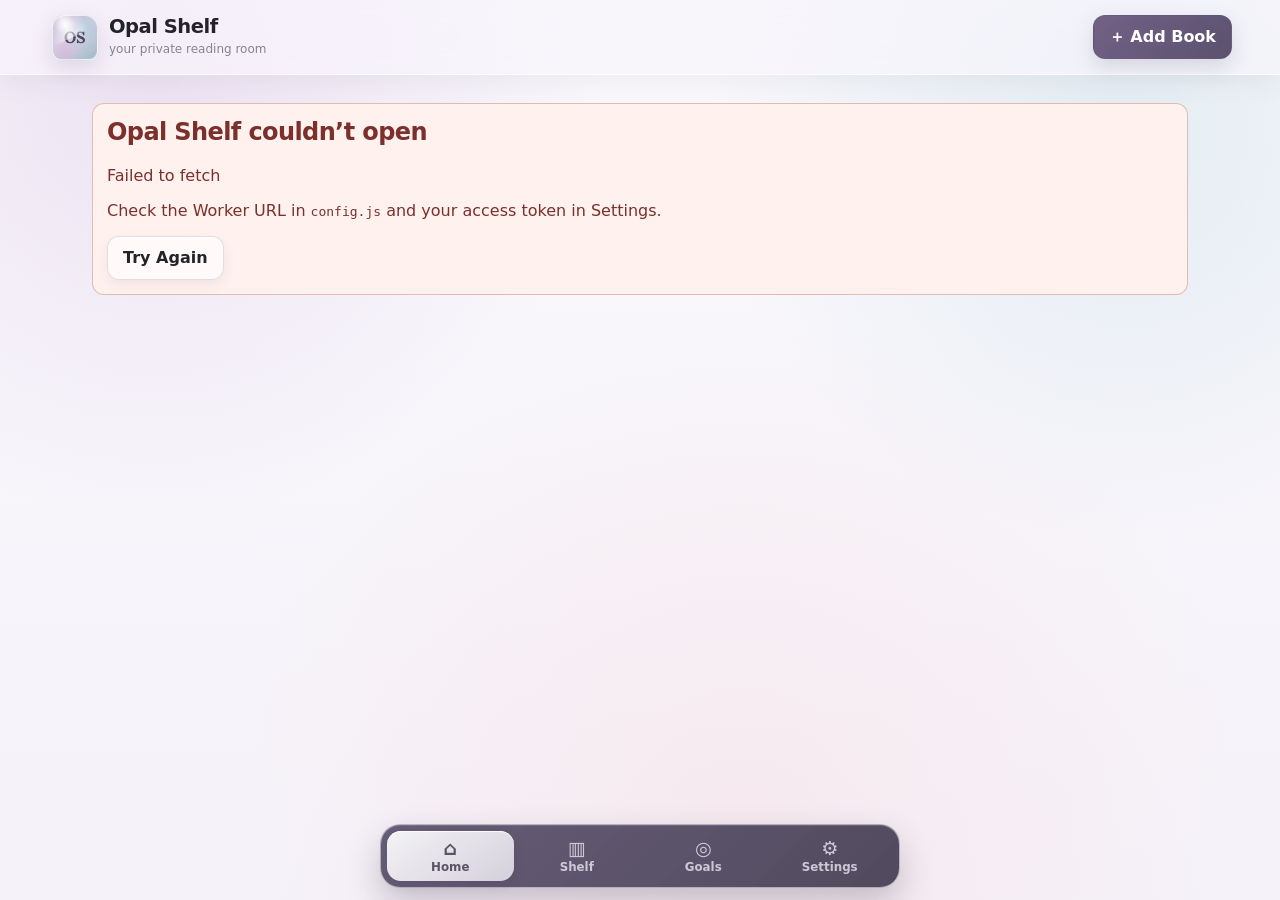
==== commit 34bad207: "Add files via upload" ====
--- a/index.html
+++ b/index.html
@@ -3,7 +3,7 @@
 <head>
   <meta charset="UTF-8">
   <meta name="viewport" content="width=device-width, initial-scale=1, viewport-fit=cover">
-  <meta name="theme-color" content="#32271f">
+  <meta name="theme-color" content="#5c5269">
   <meta name="description" content="A private virtual bookshelf and reading companion.">
   <title>Opal Shelf</title>
   <link rel="manifest" href="manifest.webmanifest">
--- a/styles.css
+++ b/styles.css
@@ -191,3 +191,391 @@
 @media (prefers-reduced-motion: reduce) {
   *,*::before,*::after { scroll-behavior: auto !important; transition: none !important; animation: none !important; }
 }
+
+/* v0.0.7: quiet per-read session history + repair controls */
+.session-details { margin-top: 14px; border-top: 1px solid var(--line); padding-top: 10px; }
+.session-details summary { cursor: pointer; color: var(--ink); font-weight: 700; font-size: .92rem; list-style-position: inside; }
+.session-list { margin-top: 9px; display: grid; gap: 12px; }
+.session-day { display: grid; gap: 5px; }
+.session-day > strong { font-size: .78rem; color: var(--muted); text-transform: uppercase; letter-spacing: .04em; }
+.session-row { display: flex; align-items: center; justify-content: space-between; gap: 12px; padding: 7px 9px; border-radius: 9px; background: rgba(255,255,255,.52); }
+.session-row > div { min-width: 0; display: flex; flex-direction: column; }
+.session-row span { font-size: .9rem; }
+.session-row small { color: var(--muted); }
+.session-menu { flex: 0 0 auto; width: 34px; height: 30px; padding: 0; border: 0; border-radius: 9px; background: transparent; color: var(--muted); font-weight: 800; letter-spacing: 1px; cursor: pointer; }
+.session-menu:hover, .session-menu:focus-visible { background: rgba(112,91,151,.10); color: var(--ink); outline: none; }
+.session-empty { margin: 0; font-size: .88rem; }
+
+/* v0.0.8: quiet session editing + cover repair */
+.cover-repair { align-content: end; }
+.cover-repair .button { justify-self: start; }
+.cover-remove { align-self: end; color: var(--muted); font-size: .88rem; }
+
+
+/* =========================================================
+   v0.0.9 — Opal Treatment™ visual pass
+   Visual-only. Preserve all reading/session/progress behavior.
+   ========================================================= */
+
+:root {
+  --ink: #24232a;
+  --muted: #777483;
+  --paper: #f4f2f8;
+  --paper-deep: #e9e4f0;
+  --card: rgba(255,255,255,.66);
+  --wood: #7d7490;
+  --wood-dark: #554c68;
+  --wood-light: #aaa0bb;
+  --opal: #c7a9cf;
+  --opal-dark: #8e7398;
+  --green: #728a82;
+  --line: rgba(116,104,135,.20);
+  --danger: #9b5560;
+  --shadow: 0 18px 45px rgba(72,60,92,.13);
+  --glass: rgba(255,255,255,.58);
+  --glass-strong: rgba(255,255,255,.76);
+  --glass-border: rgba(255,255,255,.62);
+  --opal-glow: 0 0 0 1px rgba(255,255,255,.44), 0 16px 36px rgba(103,85,129,.12);
+  font-family: "Avenir Next", Avenir, "Segoe UI", system-ui, sans-serif;
+  background: var(--paper);
+}
+
+html {
+  background:
+    radial-gradient(circle at 12% 8%, rgba(218,196,230,.42), transparent 28rem),
+    radial-gradient(circle at 88% 14%, rgba(185,214,227,.34), transparent 26rem),
+    radial-gradient(circle at 58% 92%, rgba(247,214,220,.34), transparent 32rem),
+    var(--paper);
+}
+
+body {
+  background:
+    radial-gradient(circle at 12% 8%, rgba(218,196,230,.42), transparent 28rem),
+    radial-gradient(circle at 88% 14%, rgba(185,214,227,.34), transparent 26rem),
+    radial-gradient(circle at 58% 92%, rgba(247,214,220,.34), transparent 32rem),
+    linear-gradient(180deg, rgba(255,255,255,.54), rgba(245,242,249,.74));
+  background-attachment: fixed;
+}
+
+h1, h2, h3, .serif,
+.brand strong,
+.stat .value,
+.day-total strong,
+.shelf-book strong,
+.cover.placeholder {
+  font-family: "Avenir Next", Avenir, "Segoe UI", system-ui, sans-serif;
+}
+
+h1, h2, h3, .brand strong {
+  letter-spacing: -.025em;
+}
+
+.app-header {
+  background: rgba(247,245,251,.66);
+  border-bottom: 1px solid rgba(255,255,255,.64);
+  box-shadow: 0 8px 28px rgba(79,67,99,.07);
+  backdrop-filter: blur(22px) saturate(145%);
+  -webkit-backdrop-filter: blur(22px) saturate(145%);
+}
+
+.brand-mark {
+  position: relative;
+  overflow: hidden;
+  border: 1px solid rgba(255,255,255,.68);
+  background:
+    radial-gradient(circle at 28% 22%, rgba(255,255,255,.94), transparent 21%),
+    radial-gradient(circle at 76% 28%, rgba(183,213,225,.86), transparent 34%),
+    radial-gradient(circle at 28% 78%, rgba(226,191,226,.82), transparent 36%),
+    linear-gradient(145deg,#baa7c7,#d8d7ea 46%,#a9c5ce);
+  color: #4d455a;
+  box-shadow:
+    inset 0 1px 0 rgba(255,255,255,.72),
+    inset -8px -8px 18px rgba(118,99,142,.10),
+    0 8px 20px rgba(89,73,111,.16);
+}
+
+.brand-mark::after {
+  content: "";
+  position: absolute;
+  inset: -40% 35% 42% -25%;
+  transform: rotate(-24deg);
+  background: linear-gradient(90deg, transparent, rgba(255,255,255,.64), transparent);
+  pointer-events: none;
+}
+
+.brand small { color: #888393; }
+
+.eyebrow {
+  color: #876f95;
+}
+
+.button {
+  border: 1px solid rgba(130,116,149,.22);
+  background: rgba(255,255,255,.66);
+  box-shadow:
+    inset 0 1px 0 rgba(255,255,255,.75),
+    0 5px 14px rgba(76,63,96,.07);
+  backdrop-filter: blur(12px);
+  -webkit-backdrop-filter: blur(12px);
+}
+
+.button:hover {
+  box-shadow:
+    inset 0 1px 0 rgba(255,255,255,.8),
+    0 8px 20px rgba(76,63,96,.12);
+}
+
+.button.primary {
+  border-color: rgba(105,89,126,.26);
+  background:
+    linear-gradient(135deg, rgba(109,91,129,.96), rgba(84,75,105,.96));
+  color: #fff;
+  box-shadow: 0 8px 20px rgba(83,70,103,.18);
+}
+
+.button.opal {
+  border-color: rgba(142,115,152,.25);
+  background:
+    linear-gradient(135deg, rgba(183,153,194,.96), rgba(135,111,149,.96));
+  color: #fff;
+}
+
+.read-card,
+.panel,
+.day-card,
+.stat,
+.modal-shell,
+.history-item,
+.session-row {
+  border-color: rgba(134,120,153,.16);
+  background:
+    linear-gradient(145deg, rgba(255,255,255,.76), rgba(255,255,255,.48));
+  box-shadow: var(--opal-glow);
+  backdrop-filter: blur(16px) saturate(135%);
+  -webkit-backdrop-filter: blur(16px) saturate(135%);
+}
+
+.read-card {
+  border-radius: 24px;
+}
+
+.read-card::before {
+  content: "";
+  position: absolute;
+  inset: 0;
+  pointer-events: none;
+  background:
+    radial-gradient(circle at 94% 4%, rgba(198,218,229,.27), transparent 28%),
+    radial-gradient(circle at 4% 94%, rgba(228,199,226,.23), transparent 30%);
+}
+
+.read-card::after {
+  height: 3px;
+  background: linear-gradient(90deg,
+    rgba(171,148,190,.65),
+    rgba(171,208,218,.70),
+    rgba(239,205,214,.66),
+    rgba(171,148,190,.65));
+}
+
+.cover {
+  border-radius: 7px 12px 12px 7px;
+  box-shadow:
+    6px 9px 18px rgba(52,44,65,.20),
+    0 0 0 1px rgba(255,255,255,.60);
+}
+
+.cover.placeholder {
+  color: #fff;
+  background:
+    linear-gradient(145deg,#8f7ba1,#b4a6c4 48%,#90aeb8);
+}
+
+.format-chip, .status-chip {
+  border: 1px solid rgba(132,116,152,.12);
+  background: rgba(237,233,243,.74);
+  color: #655d72;
+  box-shadow: inset 0 1px 0 rgba(255,255,255,.62);
+}
+
+.progress-bar {
+  background: rgba(214,208,222,.68);
+  box-shadow: inset 0 1px 3px rgba(86,72,106,.08);
+}
+
+.progress-bar > span {
+  background: linear-gradient(90deg,#9c7eaa,#b89fc3 42%,#9cbec6);
+  box-shadow: 0 0 12px rgba(171,145,187,.24);
+}
+
+.stat {
+  border-radius: 20px;
+}
+
+.stat .value {
+  font-weight: 750;
+  color: #4d4659;
+}
+
+.day-card {
+  border-radius: 22px;
+}
+
+.day-card > header {
+  background:
+    linear-gradient(135deg, rgba(236,230,242,.64), rgba(232,240,244,.52));
+  border-bottom-color: rgba(132,116,152,.14);
+}
+
+.shelf-unit {
+  border: 1px solid rgba(134,120,153,.10);
+  border-radius: 22px 22px 8px 8px;
+  background:
+    linear-gradient(145deg, rgba(255,255,255,.36), rgba(238,233,244,.30));
+  box-shadow: inset 0 1px 0 rgba(255,255,255,.56);
+  backdrop-filter: blur(12px);
+  -webkit-backdrop-filter: blur(12px);
+}
+
+.shelf-board {
+  background:
+    linear-gradient(180deg,
+      rgba(180,167,195,.92),
+      rgba(123,111,142,.92) 58%,
+      rgba(93,82,111,.94));
+  box-shadow:
+    0 12px 22px rgba(61,50,78,.20),
+    inset 0 2px rgba(255,255,255,.22);
+}
+
+.field input,
+.field select,
+.field textarea {
+  border-color: rgba(133,118,153,.24);
+  background: rgba(255,255,255,.72);
+  box-shadow: inset 0 1px 0 rgba(255,255,255,.72);
+}
+
+.field input:focus,
+.field select:focus,
+.field textarea:focus {
+  border-color: rgba(154,126,170,.62);
+  box-shadow: 0 0 0 3px rgba(183,156,196,.14);
+}
+
+.checkbox input {
+  accent-color: #8d7398;
+}
+
+.search-result {
+  border-color: rgba(133,118,153,.18);
+  background: rgba(255,255,255,.68);
+  backdrop-filter: blur(10px);
+  -webkit-backdrop-filter: blur(10px);
+}
+
+.modal::backdrop {
+  background: rgba(41,36,49,.46);
+  backdrop-filter: blur(7px);
+  -webkit-backdrop-filter: blur(7px);
+}
+
+.modal-shell {
+  background:
+    radial-gradient(circle at 88% 8%, rgba(198,219,229,.24), transparent 30%),
+    radial-gradient(circle at 8% 92%, rgba(228,199,226,.22), transparent 32%),
+    rgba(247,245,250,.91);
+}
+
+.modal-close {
+  border: 1px solid rgba(255,255,255,.58);
+  background: rgba(237,232,243,.78);
+  color: #5c5367;
+}
+
+.history-item {
+  border-left-color: #a78caf;
+  border-radius: 12px;
+}
+
+.empty {
+  border-color: rgba(137,122,154,.30);
+  background: rgba(255,255,255,.34);
+}
+
+.book-loader {
+  border-color: #756681;
+  border-left-color: #b79dc2;
+}
+
+.toast {
+  background:
+    linear-gradient(135deg, rgba(83,72,103,.96), rgba(66,59,82,.96));
+  box-shadow: 0 12px 28px rgba(50,42,65,.24);
+}
+
+.bottom-nav {
+  border: 1px solid rgba(255,255,255,.54);
+  background:
+    linear-gradient(135deg, rgba(82,73,102,.88), rgba(62,57,77,.90));
+  box-shadow:
+    0 16px 34px rgba(45,38,59,.23),
+    inset 0 1px 0 rgba(255,255,255,.12);
+  backdrop-filter: blur(22px) saturate(145%);
+  -webkit-backdrop-filter: blur(22px) saturate(145%);
+}
+
+.bottom-nav button {
+  color: rgba(238,233,243,.78);
+}
+
+.bottom-nav button.active {
+  background:
+    linear-gradient(145deg, rgba(255,255,255,.92), rgba(235,231,241,.84));
+  color: #5c5269;
+  box-shadow:
+    inset 0 1px 0 rgba(255,255,255,.82),
+    0 4px 12px rgba(43,36,56,.12);
+}
+
+.session-menu:hover,
+.session-menu:focus-visible {
+  background: rgba(151,126,166,.12);
+}
+
+@media (max-width: 760px) {
+  .read-card,
+  .panel,
+  .day-card,
+  .stat {
+    box-shadow:
+      0 0 0 1px rgba(255,255,255,.42),
+      0 10px 26px rgba(76,63,96,.10);
+  }
+
+  .read-card {
+    border-radius: 22px;
+  }
+
+  .bottom-nav {
+    background:
+      linear-gradient(135deg, rgba(82,73,102,.90), rgba(62,57,77,.92));
+  }
+}
+
+@media (prefers-reduced-transparency: reduce) {
+  .app-header,
+  .read-card,
+  .panel,
+  .day-card,
+  .stat,
+  .modal-shell,
+  .history-item,
+  .session-row,
+  .bottom-nav {
+    backdrop-filter: none;
+    -webkit-backdrop-filter: none;
+    background: #f7f5fa;
+  }
+  .bottom-nav { background: #4f485f; }
+}
